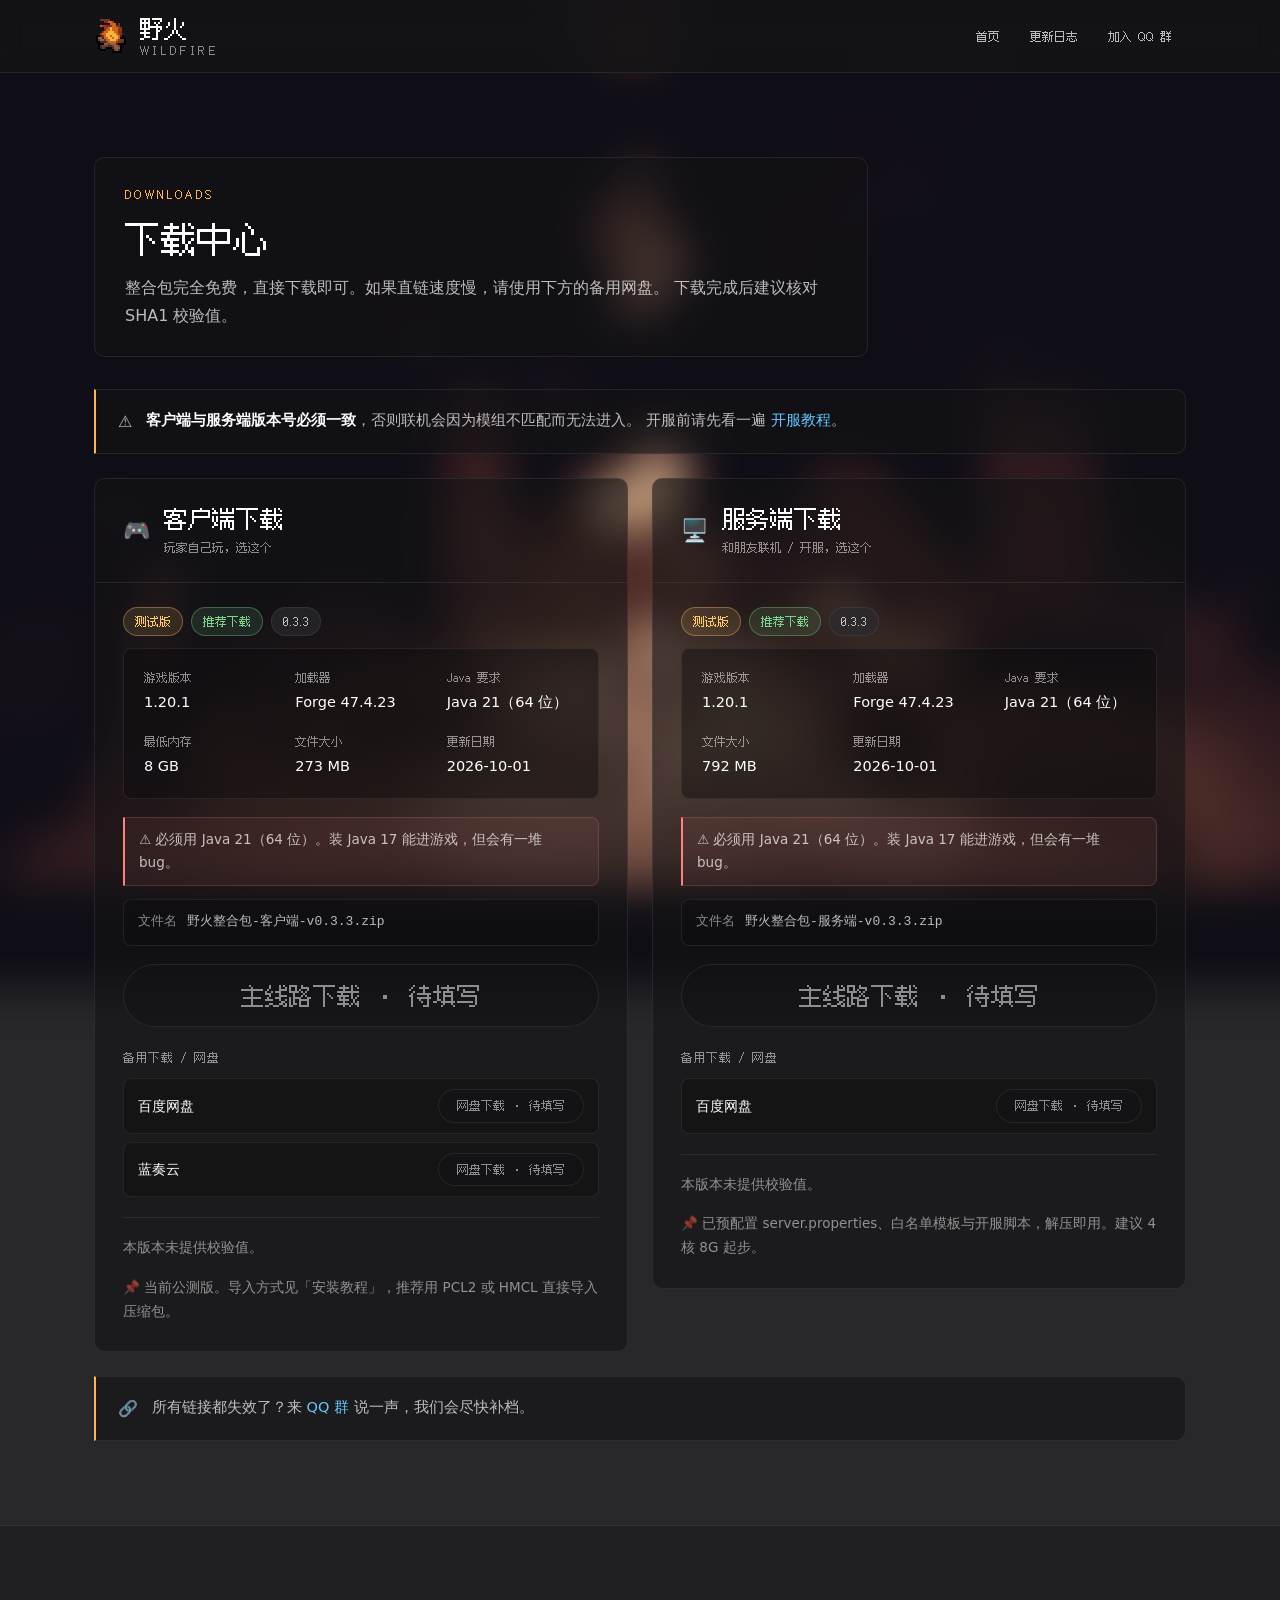
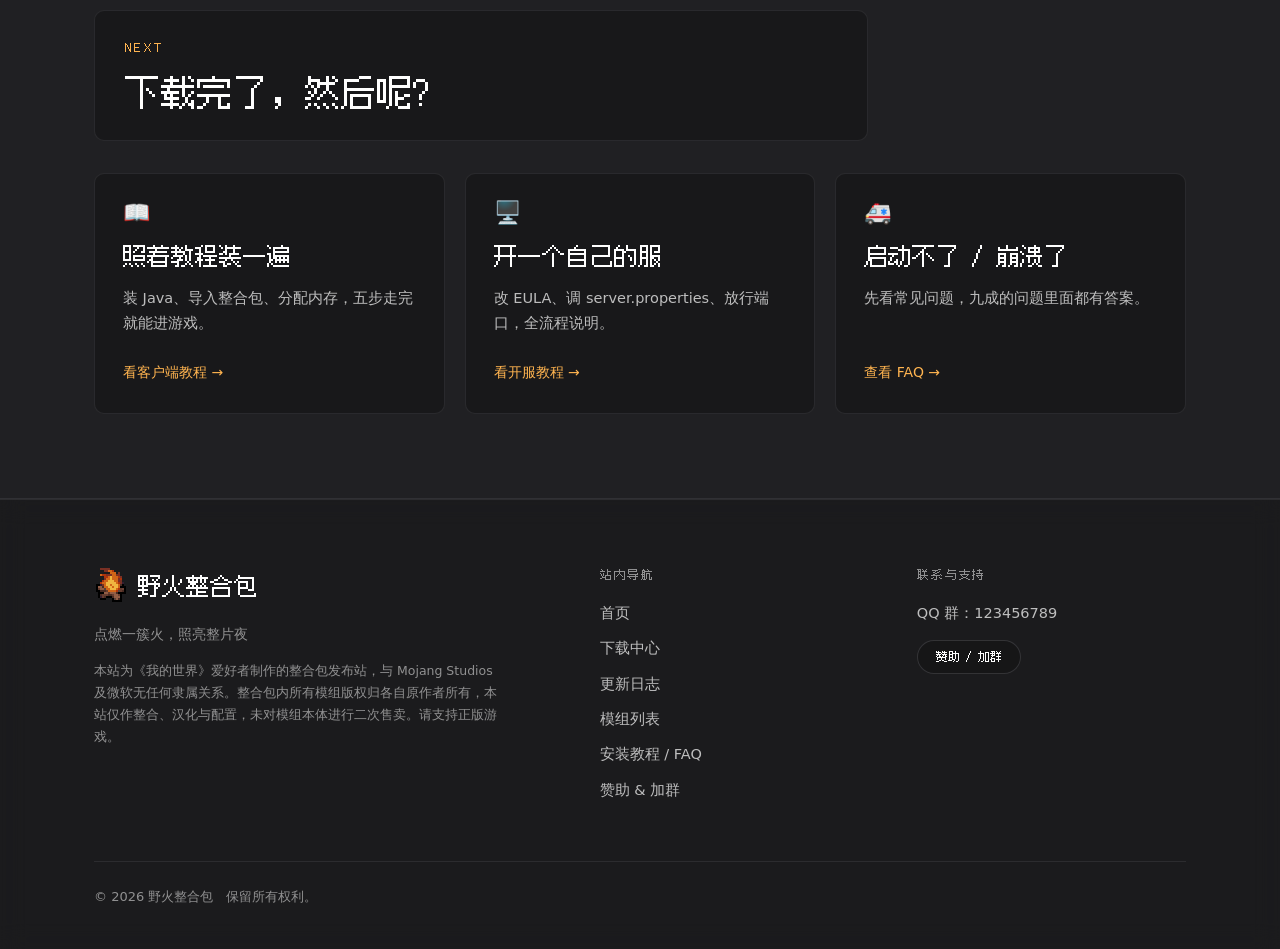
==== downloads.html @ 8e4db56f "野火整合包发布站：首版上站 纯静态站点（HTML + CSS + JS，无构建步骤、无依赖），放进 GitHub Pages 即可访问。 包含：首页、更新日志、下载中心、模组列表、安装教程 / FAQ" ====
<!DOCTYPE html>
<html lang="zh-CN">
<head>
<meta charset="UTF-8">
<meta name="viewport" content="width=device-width, initial-scale=1">
<title>下载 · 野火整合包</title>
<meta name="description" content="野火整合包客户端与服务端下载，含备用网盘与 SHA1 校验值。">
<meta name="theme-color" content="#12100f">
<link rel="icon" type="image/png" href="assets/img/icon.png">
<link rel="preload" as="font" type="font/woff2" crossorigin href="assets/font/fusion-pixel-12px-proportional-zh_hans.ttf.woff2">
<link rel="stylesheet" href="assets/css/style.css">
</head>
<body data-page="downloads" data-title="下载">

<a class="skip-link" href="#main">跳到主要内容</a>

<header id="site-header"></header>

<main id="main">

  <!-- 下载面板 -->
  <section class="section">
    <div class="wrap">
      <div class="head">
        <span class="head__kicker">DOWNLOADS</span>
        <h1 class="head__title">下载中心</h1>
        <p class="head__desc">
          整合包完全免费，直接下载即可。如果直链速度慢，请使用下方的备用网盘。
          下载完成后建议核对 SHA1 校验值。
        </p>
      </div>

      <div class="note mb-2">
        <span class="note__icon">⚠️</span>
        <div>
          <strong>客户端与服务端版本号必须一致</strong>，否则联机会因为模组不匹配而无法进入。
          开服前请先看一遍 <a href="faq.html#server">开服教程</a>。
        </div>
      </div>

      <div class="dl-grid">
        <div id="dl-client"></div>
        <div id="dl-server"></div>
      </div>

      <div class="note mt-2">
        <span class="note__icon">🔗</span>
        <div>
          所有链接都失效了？来 <a href="support.html">QQ 群</a> 说一声，我们会尽快补档。
        </div>
      </div>
    </div>
  </section>

  <!-- 下载后做什么 -->
  <section class="section section--alt">
    <div class="wrap">
      <div class="head">
        <span class="head__kicker">NEXT</span>
        <h2 class="head__title">下载完了，然后呢？</h2>
      </div>
      <div class="quick">
        <a class="card card--hover quick__item" href="faq.html#client">
          <span class="quick__icon" aria-hidden="true">📖</span>
          <span class="quick__title">照着教程装一遍</span>
          <span class="quick__desc">装 Java、导入整合包、分配内存，五步走完就能进游戏。</span>
          <span class="quick__go">看客户端教程 →</span>
        </a>
        <a class="card card--hover quick__item" href="faq.html#server">
          <span class="quick__icon" aria-hidden="true">🖥️</span>
          <span class="quick__title">开一个自己的服</span>
          <span class="quick__desc">改 EULA、调 server.properties、放行端口，全流程说明。</span>
          <span class="quick__go">看开服教程 →</span>
        </a>
        <a class="card card--hover quick__item" href="faq.html">
          <span class="quick__icon" aria-hidden="true">🚑</span>
          <span class="quick__title">启动不了 / 崩溃了</span>
          <span class="quick__desc">先看常见问题，九成的问题里面都有答案。</span>
          <span class="quick__go">查看 FAQ →</span>
        </a>
      </div>
    </div>
  </section>

</main>

<footer id="site-footer"></footer>

<noscript>
  <div class="wrap" style="padding:20px 0">
    <div class="note note--warn">
      <span class="note__icon">⚠️</span>
      <div><strong>需要开启 JavaScript</strong>：下载列表由脚本渲染，请允许本站运行 JavaScript。</div>
    </div>
  </div>
</noscript>

<script src="assets/js/config.js"></script>
<script src="assets/js/data.js"></script>
<script src="assets/js/render.js"></script>
</body>
</html>
---- assets/css/style.css ----
/* ==========================================================================
   野火整合包 · 站点样式表
   --------------------------------------------------------------------------
   设计语言参考 complementary.dev：
     · 扁平化，全程无 box-shadow、无发光、无渐变色块
     · 深灰底（rgb 40,40,42）+ 更深的内嵌块（rgb 30,30,31）做层次
     · 大字号标题、大留白、正文浅灰
     · 圆角 10px（卡片）/ 胶囊（按钮、标签）
     · 单一暖橙强调色，少量淡蓝链接色
   纯手写 CSS，不加载任何外部字体/CDN，可离线打开。
   --------------------------------------------------------------------------
   目录：
     01. 变量与基础
     02. 排版
     03. 通用组件（按钮 / 卡片 / 标签 / 提示 / 表单）
     04. 顶栏与页脚
     05. 首页 Hero
     06. 下载
     07. 更新日志
     08. 模组列表
     09. 教程与 FAQ
     10. 赞助与加群
     11. 工具类与响应式
   ========================================================================== */

/* ---------- 01. 变量与基础 ---------------------------------------------- */

:root {
  /* 层次：页面 → 内嵌块 → 分隔线
     面用的是"带透明度的颜色"，这样背景图能隐隐透出来。
     透明度是特意配过的：叠在 --bg 上算出来的结果和原来的纯色几乎一致，
     所以在 config.js 里把 background.image 留空时，观感不会变样。 */
  --bg:        rgb(40, 40, 42);        /* 页面兜底色 */
  --inset:     rgba(20, 20, 22, .58);  /* 卡片等内嵌面 */
  --sunken:    rgba(12, 12, 14, .45);  /* 卡片内部的凹槽：代码、输入框、内层表格 */
  --raised:    rgba(44, 44, 48, .68);  /* 悬浮 / 激活态 */
  --band:      rgba(18, 18, 20, .30);  /* 交替分节的底色 */
  --topbar:    rgba(20, 20, 22, .80);  /* 顶栏：要压得住滚过去的内容 */
  --footer:    rgba(20, 20, 22, .62);
  --line:      rgba(120, 120, 126, .30);  /* 主分隔线 */
  --line-soft: rgba(120, 120, 126, .18);  /* 弱分隔线 */

  /* 背景图：默认关闭，由 config.js 经 render.js 覆盖 */
  --bg-image:    none;
  --bg-blur:     30px;
  --bg-lift:     1;
  --bg-contrast: 1;
  --bg-dim:      0;

  /* 文字。次要文字原来是 .45，在带背景图时对比度只有 2.9:1，
     提到 .52 后改善到 3.3:1（纯色背景下也顺带从 4.18 升到 4.9）。 */
  --text:      rgb(254, 254, 254);
  --text-dim:  rgba(254, 254, 254, .72);
  --text-mute: rgba(254, 254, 254, .52);

  /* 强调色（野火橙，与参考站主题色同源） */
  --accent:      rgb(255, 180, 80);
  --accent-soft: rgba(255, 180, 80, .12);
  --accent-line: rgba(255, 180, 80, .38);
  --link:        rgb(100, 200, 255);

  /* 状态色：只用低饱和的文字色，不做大色块 */
  --ok:   rgb(126, 211, 140);
  --warn: rgb(255, 202, 108);
  --err:  rgb(255, 128, 128);
  --info: rgb(130, 180, 255);

  --radius:      10px;
  --radius-pill: 50px;
  --maxw:        1140px;

  /* 参考站用的 Rubik/Montserrat 在国内访问不稳定，正文改用系统无衬线栈近似。
     中文字体普遍没有 Light 字重，强行 font-weight:300 会被浏览器伪轻量化、
     反而发虚，所以正文用 400。 */
  --font: "Segoe UI", system-ui, -apple-system, "PingFang SC",
          "Hiragino Sans GB", "Microsoft YaHei", "Source Han Sans SC",
          "Noto Sans CJK SC", sans-serif;

  /* 自托管的像素字体（12px 比例模式，简体中文）。这里只登记字族名，
     真正"用不用、用在哪"由文件末尾 html[data-font] 那一段决定，
     开关在 config.js 的 font 里。字重只有 400 一档，千万不要加粗。 */
  --font-pixel: "Fusion Pixel", "Microsoft YaHei", "PingFang SC", sans-serif;

  --font-mono: "Cascadia Mono", "Consolas", "SFMono-Regular", "Courier New", monospace;
}

*, *::before, *::after { box-sizing: border-box; }

html {
  scroll-behavior: smooth;
  scroll-padding-top: 96px;
  -webkit-text-size-adjust: 100%;
  /* 底色必须放在 html 上：如果放在 body，body 的背景会画在下面两层
     伪元素之上，把背景图整个盖住。 */
  background-color: var(--bg);
}

/* ---------- 全站背景：模糊图 + 压暗层 ----------
   两层都固定不随页面滚动，且都不接收鼠标事件。
   放在 html 上而不是 body 上，是为了避开 body 的 overflow 裁剪。 */
html::before,
html::after {
  content: "";
  position: fixed;
  pointer-events: none;
}
html::before {
  /* 负 inset 把高斯模糊在四边产生的透明衰减推到视口之外，
     否则屏幕边缘会出现一圈发虚的亮边 */
  inset: calc(-4 * var(--bg-blur));
  z-index: -2;
  background-image: var(--bg-image);
  background-size: cover;
  background-position: center;
  background-repeat: no-repeat;
  /* 先模糊，再做色调提升。提亮不是可有可无的：
     这类夜景截图极暗（中位数只有 15/255），不处理的话背景层
     比页面底色还黑，等于白放一张图。
     但只提亮会把高光削平（原图 13% 的像素 >51 会直接死白），
     所以再跟一个 contrast<1 把高光压回来 —— 等效于一条 gamma 曲线：
     暗部大幅抬起、高光基本不动。 */
  filter: blur(var(--bg-blur))
          brightness(var(--bg-lift))
          contrast(var(--bg-contrast))
          saturate(1.05);
}
html::after {
  inset: 0;
  z-index: -1;
  /* --bg-dim 为 0 时（没配背景图）这层完全透明，不影响原样式 */
  background-color: rgba(18, 18, 20, var(--bg-dim));
}

body {
  margin: 0;
  min-height: 100vh;
  display: flex;
  flex-direction: column;
  font-family: var(--font);
  font-size: 16px;
  font-weight: 400;
  line-height: 1.75;
  color: var(--text);
  /* 这里不设 background —— 见上面 html 的说明。
     也不用 overflow:hidden，它会产生滚动容器并让 sticky 顶栏失效；
     clip 不会，且同样能兜住意外溢出 */
  overflow-x: clip;
}

img { max-width: 100%; display: block; border: 0; }

a { color: var(--link); text-decoration: none; transition: color .18s ease; }
a:hover { color: var(--text); text-decoration: underline; text-underline-offset: 3px; }

h1, h2, h3, h4 { margin: 0; font-weight: 400; line-height: 1.25; color: var(--text); }
p { margin: 0 0 1em; }
p:last-child { margin-bottom: 0; }

ul, ol { margin: 0 0 1em; padding-left: 1.4em; }
li { margin-bottom: .4em; }

code, kbd, pre { font-family: var(--font-mono); font-size: .9em; }

code {
  padding: .1em .45em;
  color: var(--accent);
  background: var(--sunken);
  border: 1px solid var(--line-soft);
  border-radius: 5px;
  /* 用 anywhere 而不是 break-all：短代码（如 online-mode=true）不会被拦腰截断，
     只有放不下的长路径才会换行 */
  overflow-wrap: anywhere;
}

kbd {
  padding: .1em .45em;
  color: var(--text);
  background: var(--raised);
  border: 1px solid var(--line);
  border-radius: 5px;
  font-size: .85em;
}

hr { border: 0; border-top: 1px solid var(--line-soft); margin: 2.5rem 0; }

:focus-visible { outline: 2px solid var(--accent); outline-offset: 3px; border-radius: 4px; }

.skip-link {
  position: absolute; left: -9999px; top: 0; z-index: 999;
  padding: .7em 1.2em;
  color: rgb(30, 30, 31);
  background: var(--accent);
  border-radius: 0 0 var(--radius) 0;
}
.skip-link:focus { left: 0; top: 0; }

::selection { background: var(--accent); color: rgb(30, 30, 31); }

* { scrollbar-color: var(--line) var(--inset); scrollbar-width: thin; }
::-webkit-scrollbar { width: 10px; height: 10px; }
::-webkit-scrollbar-track { background: var(--inset); }
::-webkit-scrollbar-thumb { background: var(--line); border-radius: var(--radius-pill); }
::-webkit-scrollbar-thumb:hover { background: var(--accent-line); }

/* ---------- 02. 排版 ---------------------------------------------------- */

.wrap {
  width: 100%;
  max-width: var(--maxw);
  margin: 0 auto;
  padding: 0 24px;
}

.section { padding: 84px 0; }
.section--tight { padding: 52px 0; }
.section--alt {
  background: var(--band);
  border-top: 1px solid var(--line-soft);
  border-bottom: 1px solid var(--line-soft);
}

/* 分节标题。背景图明显时，文字必须坐在深色面板上才读得清 —— 见 README 的说明。 */
.head {
  margin-bottom: 32px;
  max-width: 76ch;
  padding: 26px 30px;
  background: var(--inset);
  border: 1px solid var(--line-soft);
  border-radius: var(--radius);
}

.head__kicker {
  display: block;
  margin-bottom: 12px;
  font-size: 12px;
  font-weight: 400;
  letter-spacing: .2em;
  text-transform: uppercase;
  color: var(--accent);
}

.head__title {
  font-size: clamp(26px, 3.6vw, 38px);
  line-height: 1.2;
}

.head__desc {
  margin: 14px 0 0;
  font-size: 16px;
  color: var(--text-dim);
}

/* 兜底：任何直接暴露在页面背景上的文字块，自动加一层深色底。
   背景图最亮处亮度约 94，裸着的次要文字对比度只有 4.08:1（不达标），
   所以页面里不能存在"没有底"的文字。
   有了这条，以后往页面里直接写 <p> / <h3> 也不会漏掉；
   只包着按钮的段落（`p` 里只有一颗 `.btn`）不受影响，否则按钮会被多套一层底色。
   注：用到 :has() 的那条单独写，老浏览器忽略它也不影响上面那组。 */
.section > .wrap > h2,
.section > .wrap > h3,
.section > .wrap > h4,
.section > .wrap > ul,
.section > .wrap > ol {
  display: inline-block;
  padding: 12px 20px;
  background: var(--inset);
  border: 1px solid var(--line-soft);
  border-radius: var(--radius);
}
.section > .wrap > ul,
.section > .wrap > ol { display: block; padding: 20px 24px; }
.section > .wrap > p:not(:has(> .btn)):not(.mod-count) {
  padding: 16px 22px;
  background: var(--inset);
  border: 1px solid var(--line-soft);
  border-radius: var(--radius);
}

/* ---------- 03. 通用组件 ------------------------------------------------ */

/* 按钮：胶囊形，扁平 */
.btn {
  display: inline-flex;
  align-items: center;
  justify-content: center;
  gap: 8px;
  padding: 12px 26px;
  font-family: inherit;
  font-size: 15px;
  font-weight: 400;
  line-height: 1.3;
  text-align: center;
  white-space: nowrap;
  cursor: pointer;
  border: 1px solid transparent;
  border-radius: var(--radius-pill);
  transition: background-color .18s ease, border-color .18s ease, color .18s ease;
  text-decoration: none;
}

.btn:hover { text-decoration: none; }

.btn--primary {
  color: rgb(30, 30, 31);
  background: var(--accent);
}
.btn--primary:hover { background: rgb(255, 202, 128); color: rgb(30, 30, 31); }

.btn--ghost {
  color: var(--text);
  background: var(--inset);
  border-color: var(--line);
}
.btn--ghost:hover { border-color: var(--accent); color: var(--accent); }

.btn--sm { padding: 8px 18px; font-size: 13.5px; }
.btn--lg { padding: 15px 34px; font-size: 16px; }
.btn--block { width: 100%; }

.btn[aria-disabled="true"],
.btn[disabled] {
  cursor: not-allowed;
  color: var(--text-mute);
  background: var(--inset);
  border-color: var(--line-soft);
}

.btn-row { display: flex; flex-wrap: wrap; gap: 12px; }

/* 卡片：扁平，靠 1px 边框和更深底色分层 */
.card {
  padding: 28px;
  background: var(--inset);
  border: 1px solid var(--line-soft);
  border-radius: var(--radius);
}

.card--hover { transition: border-color .18s ease, background-color .18s ease; }
.card--hover:hover { border-color: var(--line); background: var(--raised); }

/* 标签：胶囊，低饱和 */
.tag {
  display: inline-flex;
  align-items: center;
  gap: 5px;
  padding: 3px 11px;
  font-size: 12px;
  line-height: 1.7;
  white-space: nowrap;
  color: var(--text-dim);
  background: var(--raised);
  border: 1px solid var(--line-soft);
  border-radius: var(--radius-pill);
}
.tag--fire  { color: var(--accent); background: var(--accent-soft); border-color: var(--accent-line); }
.tag--ok    { color: var(--ok);   background: rgba(126, 211, 140, .12); border-color: rgba(126, 211, 140, .35); }
.tag--warn  { color: var(--warn); background: rgba(255, 202, 108, .12); border-color: rgba(255, 202, 108, .35); }
.tag--info  { color: var(--info); background: rgba(130, 180, 255, .12); border-color: rgba(130, 180, 255, .35); }
.tag--err   { color: var(--err);  background: rgba(255, 128, 128, .12); border-color: rgba(255, 128, 128, .35); }

.tags { display: flex; flex-wrap: wrap; gap: 8px; }

/* 提示条：左侧一道细线，不用大色块 */
.note {
  display: flex;
  gap: 14px;
  padding: 18px 22px;
  font-size: 14.5px;
  color: var(--text-dim);
  background: var(--inset);
  border: 1px solid var(--line-soft);
  border-left: 2px solid var(--accent);
  border-radius: 0 var(--radius) var(--radius) 0;
}
.note strong { color: var(--text); font-weight: 600; }
.note--warn { border-left-color: var(--err); }
.note__icon { flex: none; font-size: 16px; line-height: 1.7; }

/* 键值对 */
.meta {
  display: grid;
  grid-template-columns: repeat(auto-fit, minmax(96px, 1fr));
  gap: 14px 20px;
  margin: 0;
}
.meta__k {
  margin-bottom: 2px;
  font-size: 12px;
  color: var(--text-mute);
}
.meta__v { font-size: 14.5px; color: var(--text); word-break: break-all; }

.empty {
  padding: 48px 24px;
  text-align: center;
  font-size: 14.5px;
  color: var(--text-mute);
  background: var(--inset);
  border: 1px dashed var(--line);
  border-radius: var(--radius);
}

.todo {
  display: inline-block;
  padding: 2px 9px;
  font-size: 12px;
  color: var(--warn);
  border: 1px dashed var(--accent-line);
  border-radius: var(--radius-pill);
}

/* 长文本/校验值 */
.urlbox { display: flex; gap: 8px; align-items: stretch; }
.urlbox input {
  flex: 1 1 auto;
  min-width: 0;
  padding: 9px 12px;
  font-family: var(--font-mono);
  font-size: 12.5px;
  color: var(--text-dim);
  background: var(--sunken);
  border: 1px solid var(--line-soft);
  border-radius: 8px;
}
.urlbox input:focus { color: var(--text); border-color: var(--line); outline: none; }

.copied { animation: pop .3s ease; }
@keyframes pop {
  0%   { transform: scale(1); }
  50%  { transform: scale(1.04); }
  100% { transform: scale(1); }
}

/* 轻提示 */
.toast {
  position: fixed;
  left: 50%;
  bottom: 32px;
  z-index: 200;
  transform: translate(-50%, 16px);
  padding: 12px 24px;
  font-size: 14.5px;
  color: var(--text);
  background: rgba(18, 18, 20, .95);
  backdrop-filter: blur(12px);
  -webkit-backdrop-filter: blur(12px);
  border: 1px solid var(--line);
  border-radius: var(--radius-pill);
  opacity: 0;
  pointer-events: none;
  transition: opacity .2s ease, transform .2s ease;
}
.toast.is-on { opacity: 1; transform: translate(-50%, 0); }

/* 表单控件 */
.select, .input {
  width: 100%;
  padding: 11px 14px;
  font-family: inherit;
  font-size: 15px;
  color: var(--text);
  background: var(--sunken);
  border: 1px solid var(--line-soft);
  border-radius: 8px;
  transition: border-color .18s ease;
}
.select { cursor: pointer; }
.select:focus, .input:focus { border-color: var(--line); outline: none; }
.input::placeholder { color: var(--text-mute); }

.field { margin-bottom: 20px; }
.field__label {
  display: block;
  margin-bottom: 8px;
  font-size: 12px;
  letter-spacing: .04em;
  color: var(--text-mute);
}

/* 表格 */
.table-wrap {
  overflow-x: auto;
  background: var(--inset);
  border: 1px solid var(--line-soft);
  border-radius: var(--radius);
}
table.tbl { width: 100%; border-collapse: collapse; font-size: 14.5px; min-width: 620px; }
table.tbl th, table.tbl td { padding: 13px 18px; text-align: left; border-bottom: 1px solid var(--line-soft); }
table.tbl th {
  font-size: 12px;
  font-weight: 400;
  letter-spacing: .06em;
  text-transform: uppercase;
  color: var(--text-mute);
  background: var(--sunken);
  white-space: nowrap;
}
table.tbl tbody tr:last-child td { border-bottom: 0; }
table.tbl tbody tr:hover { background: rgba(255, 255, 255, .025); }
table.tbl td.num { font-variant-numeric: tabular-nums; white-space: nowrap; }

/* ---------- 04. 顶栏与页脚 ---------------------------------------------- */

.topbar {
  position: sticky;
  top: 0;
  z-index: 100;
  background: var(--topbar);
  /* 半透明顶栏必须配毛玻璃，否则滚过去的文字会从底下透上来 */
  backdrop-filter: blur(12px);
  -webkit-backdrop-filter: blur(12px);
  border-bottom: 1px solid var(--line-soft);
}
.topbar__inner { display: flex; align-items: center; gap: 24px; height: 72px; }

.brand {
  display: flex;
  align-items: center;
  gap: 12px;
  flex: none;
  color: var(--text);
}
.brand:hover { text-decoration: none; color: var(--text); }
/* 图标必须是"原生像素网格的整数倍"才锐利：icon.png 是 68x68、原生 17x17，
   所以 34(=17x2) / 102(=17x6) / 136(=17x8) 都干净，34.5 或 30 这种就会糊。 */
.brand__logo { width: 34px; height: 34px; object-fit: contain; image-rendering: pixelated; }
.brand__text { display: flex; flex-direction: column; line-height: 1.2; }
.brand__name { font-size: 17px; }
.brand__en { font-size: 10px; letter-spacing: .28em; color: var(--text-mute); }

.nav { display: flex; gap: 2px; margin-left: auto; flex-wrap: wrap; }
.nav__link {
  padding: 9px 14px;
  font-size: 14.5px;
  color: var(--text-dim);
  border-radius: 8px;
  transition: color .18s ease, background-color .18s ease;
}
.nav__link:hover { color: var(--text); background: var(--inset); text-decoration: none; }
.nav__link[aria-current="page"] { color: var(--accent); background: var(--accent-soft); }

.navtoggle {
  display: none;
  margin-left: auto;
  width: 42px; height: 38px;
  padding: 0;
  background: transparent;
  border: 1px solid var(--line);
  border-radius: 8px;
  cursor: pointer;
}
.navtoggle span {
  display: block;
  width: 18px; height: 1.5px;
  margin: 4px auto;
  background: var(--text);
  transition: transform .2s ease, opacity .2s ease;
}
.navtoggle[aria-expanded="true"] span:nth-child(1) { transform: translateY(5.5px) rotate(45deg); }
.navtoggle[aria-expanded="true"] span:nth-child(2) { opacity: 0; }
.navtoggle[aria-expanded="true"] span:nth-child(3) { transform: translateY(-5.5px) rotate(-45deg); }

.site-footer {
  margin-top: auto;
  padding: 64px 0 32px;
  background: var(--footer);
  backdrop-filter: blur(12px);
  -webkit-backdrop-filter: blur(12px);
  border-top: 1px solid var(--line-soft);
}
.footer__grid { display: grid; grid-template-columns: 1.7fr 1fr 1fr; gap: 48px; }
.footer__brandline { display: flex; align-items: center; gap: 10px; margin-bottom: 16px; }
.footer__brandline img { width: 34px; height: 34px; image-rendering: pixelated; }
.footer__brandline strong { font-weight: 400; font-size: 17px; }
.footer__title {
  margin-bottom: 16px;
  font-size: 12px;
  letter-spacing: .16em;
  text-transform: uppercase;
  color: var(--text-mute);
}
.footer__list { list-style: none; margin: 0; padding: 0; }
.footer__list li { margin-bottom: 10px; font-size: 14.5px; }
.footer__list a { color: var(--text-dim); }
.footer__list a:hover { color: var(--accent); text-decoration: none; }
.footer__bottom {
  margin-top: 48px;
  padding-top: 24px;
  font-size: 13px;
  color: var(--text-mute);
  border-top: 1px solid var(--line-soft);
}
.footer__bottom p { margin: 0 0 8px; }

/* ---------- 05. 首页 Hero ----------------------------------------------- */

.hero { padding: 76px 0 68px; border-bottom: 1px solid var(--line-soft); }

/* 单列居中，视觉重心与参考站一致：标志 → 标题 → 说明 → 按钮。
   整块做成面板，这样背景图再亮也不会影响标题的可读性。 */
.hero__inner {
  display: grid;
  grid-template-columns: 1fr;
  justify-items: center;
  gap: 0;
  text-align: center;
  padding: 44px 40px 40px;
  background: var(--inset);
  border: 1px solid var(--line-soft);
  border-radius: var(--radius);
}
.hero__art { order: -1; margin-bottom: 28px; }
.hero__logo { width: 136px; height: 136px; image-rendering: pixelated; }

.hero__en {
  margin-bottom: 8px;
  font-size: 11px;
  letter-spacing: .44em;
  color: var(--text-mute);
}
.hero__kicker { display: block; margin-bottom: 14px; }

.hero__title {
  font-size: clamp(34px, 6vw, 60px);
  line-height: 1.12;
  letter-spacing: -.01em;
  margin-bottom: 20px;
}
.hero__title em { font-style: normal; color: var(--accent); }

.hero__lead {
  max-width: 62ch;
  margin: 0 0 32px;
  font-size: clamp(15px, 1.6vw, 17px);
  color: var(--text-dim);
}

.hero__actions { display: flex; flex-wrap: wrap; gap: 14px; justify-content: center; margin-bottom: 44px; }

/* 「下载整合包」要正好压在面板中线上。整排虽然是居中的，但左边「安装教程」4 个字、
   右边「赞助」2 个字，会把中间那颗往右顶 24px，所以给三颗同一个最小宽度把两边配平。
   宽的那颗（下载整合包）本来就更宽，最小值管不到它。 */
.hero__actions > .btn { min-width: 168px; }

.hero__facts {
  display: flex;
  flex-wrap: wrap;
  justify-content: center;
  gap: 14px 40px;
  list-style: none;
  margin: 0;
  padding: 26px 0 0;
  border-top: 1px solid var(--line-soft);
  width: 100%;
}
/* 标签 12px、数值 24px，用 center 让两者的"中心"落在同一条横线上。
   用 baseline 的话标签会贴着数值的基线往下沉，看着比数值低一截。 */
.hero__fact { display: flex; align-items: center; gap: 10px; font-size: 14px; color: var(--text-mute); }
.hero__fact b { font-weight: 400; font-size: 16px; color: var(--text); font-variant-numeric: tabular-nums; }

/* 快捷入口 */
.quick { display: grid; grid-template-columns: repeat(auto-fit, minmax(min(258px, 100%), 1fr)); gap: 20px; }
.quick__item { display: flex; flex-direction: column; gap: 10px; color: inherit; }
.quick__item:hover { text-decoration: none; color: inherit; }
.quick__icon { font-size: 22px; line-height: 1; }
.quick__title { font-size: 17px; }
.quick__desc { margin: 0; font-size: 14.5px; color: var(--text-dim); }
.quick__go { margin-top: auto; padding-top: 14px; font-size: 14px; color: var(--accent); }

/* ---------- 06. 下载 ---------------------------------------------------- */

.dl-grid {
  display: grid;
  grid-template-columns: repeat(auto-fit, minmax(min(340px, 100%), 1fr));
  gap: 24px;
  align-items: start;
}

.dl-panel { padding: 0; overflow: hidden; }

.dl-panel__head {
  display: flex;
  align-items: center;
  gap: 14px;
  padding: 24px 28px;
  border-bottom: 1px solid var(--line-soft);
}
.dl-panel__icon { font-size: 22px; line-height: 1; }
.dl-panel__title { font-size: 20px; }
.dl-panel__sub { margin: 4px 0 0; font-size: 13.5px; color: var(--text-mute); }

.dl-panel__body { padding: 24px 28px 28px; }

.dl-facts {
  display: grid;
  grid-template-columns: repeat(auto-fit, minmax(110px, 1fr));
  gap: 16px 20px;
  padding: 18px 20px;
  margin-bottom: 18px;
  background: var(--sunken);
  border: 1px solid var(--line-soft);
  border-radius: 8px;
}

.dl-file {
  display: flex;
  align-items: baseline;
  gap: 10px;
  padding: 11px 14px;
  margin-bottom: 18px;
  font-family: var(--font-mono);
  font-size: 13px;
  color: var(--text-dim);
  background: var(--sunken);
  border: 1px solid var(--line-soft);
  border-radius: 8px;
  word-break: break-all;
}
.dl-file__label { flex: none; color: var(--text-mute); }

.dl-actions { display: grid; gap: 10px; }

.dl-mirrors { margin-top: 20px; }
.dl-mirrors__title {
  margin-bottom: 10px;
  font-size: 12px;
  letter-spacing: .06em;
  text-transform: uppercase;
  color: var(--text-mute);
}
.dl-mirrors__list { display: grid; gap: 8px; }
.dl-mirror {
  display: flex;
  align-items: center;
  gap: 12px;
  padding: 10px 14px;
  font-size: 14px;
  background: var(--sunken);
  border: 1px solid var(--line-soft);
  border-radius: 8px;
}
.dl-mirror__name { flex: 1 1 auto; }
.dl-mirror__code { font-family: var(--font-mono); font-size: 12.5px; color: var(--accent); }
.dl-mirror .btn { flex: none; }

.dl-hash { margin-top: 20px; padding-top: 18px; border-top: 1px solid var(--line-soft); }
.dl-note { margin-top: 16px; font-size: 13.5px; color: var(--text-mute); }
.dl-note:first-child { margin-top: 0; }

/* 「必须用 Java 21」这类不照做会出事的提醒：在 .dl-note 上补一道左侧红线和淡红底，
   比普通备注显眼，但仍然是一条细线、不用大色块。 */
.dl-note--warn {
  padding: 10px 14px;
  color: var(--text-dim);
  background: rgba(255, 128, 128, .07);
  border: 1px solid rgba(255, 128, 128, .20);
  border-left: 2px solid var(--err);
  border-radius: 0 8px 8px 0;
}

/* ---------- 07. 更新日志 ------------------------------------------------ */

.log { display: grid; gap: 20px; }
.log__item { padding: 26px 28px; }
.log__head { display: flex; align-items: center; gap: 14px; flex-wrap: wrap; margin-bottom: 12px; }
.log__ver { font-size: 20px; color: var(--text); font-variant-numeric: tabular-nums; }
.log__date { font-size: 13.5px; color: var(--text-mute); font-variant-numeric: tabular-nums; }

.log__changes { list-style: none; margin: 0; padding: 0; display: grid; gap: 8px; }
.log__changes li { display: flex; gap: 12px; align-items: baseline; font-size: 14.5px; color: var(--text-dim); }
.log__changes li::before {
  flex: none;
  width: 44px;
  font-size: 12px;
  text-align: center;
  padding: 1px 0;
  border-radius: var(--radius-pill);
}
.log__changes li[data-type="add"]::before    { content: "新增"; color: var(--ok);   background: rgba(126, 211, 140, .12); }
.log__changes li[data-type="fix"]::before    { content: "修复"; color: var(--info); background: rgba(130, 180, 255, .12); }
.log__changes li[data-type="change"]::before { content: "调整"; color: var(--warn); background: rgba(255, 202, 108, .12); }
.log__changes li[data-type="remove"]::before { content: "移除"; color: var(--err);  background: rgba(255, 128, 128, .12); }

/* 这一版的 changes 还是空的（刚发版、内容没整理完）时的占位说明 */
.log__none {
  margin: 0;
  padding: 10px 14px;
  font-size: 14px;
  color: var(--text-mute);
  background: var(--inset);
  border-radius: var(--radius);
}

/* 首页只列前几条时，底下的「还有 N 条」提示（里面的链接走站点默认的 a 样式） */
.log__more {
  margin: 12px 0 0;
  font-size: 14px;
  color: var(--text-mute);
}

/* ---------- 08. 模组列表 ------------------------------------------------ */

.filterbar { display: flex; flex-wrap: wrap; gap: 12px; align-items: center; margin-bottom: 18px; }
.filterbar .input { flex: 1 1 260px; min-width: 0; }

.chips { display: flex; flex-wrap: wrap; gap: 8px; }
.chip {
  padding: 7px 16px;
  font-family: inherit;
  font-size: 13.5px;
  color: var(--text-dim);
  background: var(--inset);
  border: 1px solid var(--line-soft);
  border-radius: var(--radius-pill);
  cursor: pointer;
  transition: color .18s ease, background-color .18s ease, border-color .18s ease;
}
.chip:hover { color: var(--text); border-color: var(--line); }
.chip[aria-pressed="true"] {
  color: rgb(30, 30, 31);
  background: var(--accent);
  border-color: var(--accent);
}

.mod-grid { display: grid; grid-template-columns: repeat(auto-fill, minmax(min(272px, 100%), 1fr)); gap: 16px; }
.mod {
  display: flex;
  flex-direction: column;
  gap: 8px;
  padding: 20px 22px;
  background: var(--inset);
  border: 1px solid var(--line-soft);
  border-radius: var(--radius);
  transition: border-color .18s ease, background-color .18s ease;
}
.mod:hover { border-color: var(--line); background: var(--raised); }
.mod__top { display: flex; align-items: baseline; gap: 10px; flex-wrap: wrap; }
.mod__name { font-size: 15.5px; font-weight: 400; color: var(--text); }
.mod__orig { font-size: 12.5px; color: var(--text-mute); }
.mod__desc { flex: 1 1 auto; margin: 0; font-size: 13.5px; color: var(--text-dim); }
.mod__foot { display: flex; align-items: center; gap: 12px; flex-wrap: wrap; margin-top: 4px; }
.mod__by { font-size: 12.5px; color: var(--text-mute); }
.mod__link { font-size: 12.5px; }

.mod-count {
  display: inline-block;
  margin-bottom: 18px;
  padding: 7px 16px;
  font-size: 13.5px;
  color: var(--text-mute);
  background: var(--inset);
  border-radius: var(--radius-pill);
}

/* ---------- 09. 教程与 FAQ ---------------------------------------------- */

.steps { counter-reset: step; display: grid; gap: 16px; }
.step {
  position: relative;
  padding: 26px 28px 26px 76px;
  background: var(--inset);
  border: 1px solid var(--line-soft);
  border-radius: var(--radius);
}
.step::before {
  counter-increment: step;
  content: counter(step);
  position: absolute;
  left: 26px;
  top: 26px;
  width: 30px; height: 30px;
  display: grid;
  place-items: center;
  font-size: 13px;
  color: var(--accent);
  border: 1px solid var(--accent-line);
  border-radius: 50%;
}
.step__title { margin-bottom: 12px; font-size: 17px; }
.step__body { font-size: 14.5px; color: var(--text-dim); }

.accordion { display: grid; gap: 10px; }
.acc {
  background: var(--inset);
  border: 1px solid var(--line-soft);
  border-radius: var(--radius);
  overflow: hidden;
  transition: border-color .18s ease;
}
.acc[open] { border-color: var(--line); }
.acc__q {
  display: flex;
  align-items: center;
  gap: 14px;
  padding: 18px 24px;
  font-size: 15.5px;
  color: var(--text);
  cursor: pointer;
  list-style: none;
}
.acc__q::-webkit-details-marker { display: none; }
.acc__q::after {
  content: "+";
  margin-left: auto;
  flex: none;
  font-size: 19px;
  line-height: 1;
  color: var(--accent);
}
.acc[open] .acc__q::after { content: "–"; }
.acc__q:hover { background: rgba(255, 255, 255, .025); }
.acc__a {
  padding: 16px 24px 22px;
  font-size: 14.5px;
  color: var(--text-dim);
  border-top: 1px solid var(--line-soft);
}

/* ---------- 10. 赞助与加群 ---------------------------------------------- */

.support-grid {
  display: grid;
  grid-template-columns: repeat(auto-fit, minmax(min(320px, 100%), 1fr));
  gap: 24px;
  align-items: start;
}

.qr {
  display: grid;
  place-items: center;
  gap: 12px;
  text-align: center;
}
.qr img {
  width: 100%;
  max-width: 200px;
  border: 1px solid var(--line-soft);
  border-radius: var(--radius);
  background: #fff;
}
.qr__slot {
  width: 100%;
  max-width: 200px;
  aspect-ratio: 1;
  display: grid;
  place-items: center;
  align-content: center;
  gap: 8px;
  padding: 16px;
  font-size: 13px;
  color: var(--text-mute);
  background: var(--inset);
  border: 1px dashed var(--line);
  border-radius: var(--radius);
}
.qr__slot b { font-weight: 400; font-size: 13px; color: var(--text-dim); }
.qr__cap { font-size: 13px; color: var(--text-mute); }

.pay-methods { display: grid; grid-template-columns: repeat(auto-fit, minmax(min(230px, 100%), 1fr)); gap: 20px; }
.pay-methods .card { display: flex; flex-direction: column; }
.pay-methods h4 { margin-bottom: 16px; font-size: 16px; }

.qq-num {
  display: flex;
  align-items: center;
  gap: 16px;
  flex-wrap: wrap;
  padding: 22px 26px;
  margin-bottom: 20px;
  background: var(--inset);
  border: 1px solid var(--line-soft);
  border-radius: var(--radius);
}
.qq-num__label { font-size: 12px; letter-spacing: .06em; text-transform: uppercase; color: var(--text-mute); }
.qq-num__val {
  font-size: 30px;
  color: var(--accent);
  font-variant-numeric: tabular-nums;
  letter-spacing: .02em;
}
.qq-num .btn { margin-left: auto; }

/* 群二维码与群号左对齐，排在同一条阅读轴线上，避免单独居中显得空 */
.qq-qr { display: flex; }
.qq-qr .qr { width: 200px; }

.sponsors { display: flex; flex-wrap: wrap; gap: 10px; }
.sponsor {
  padding: 6px 16px;
  font-size: 13.5px;
  color: var(--text-dim);
  background: var(--inset);
  border: 1px solid var(--line-soft);
  border-radius: var(--radius-pill);
}
.sponsor--top { color: var(--accent); border-color: var(--accent-line); background: var(--accent-soft); }

/* ---------- 11. 工具类与响应式 ------------------------------------------ */

.muted { color: var(--text-mute); }
.dim { color: var(--text-dim); }
.mono { font-family: var(--font-mono); }
.mt-0 { margin-top: 0; }
.mt-1 { margin-top: 12px; }
.mt-2 { margin-top: 24px; }
.mt-3 { margin-top: 36px; }
.mb-0 { margin-bottom: 0; }
.mb-1 { margin-bottom: 12px; }
.mb-2 { margin-bottom: 24px; }
.center { text-align: center; }
.nowrap { white-space: nowrap; }
.hidden { display: none !important; }

/* 进场：只做很轻的位移，不喧宾夺主 */
.reveal { opacity: 0; transform: translateY(10px); transition: opacity .5s ease, transform .5s ease; }
.reveal.is-in { opacity: 1; transform: none; }

@media (max-width: 900px) {
  .hero { padding: 52px 0 48px; }
  .hero__inner { padding: 32px 24px 28px; }
  .footer__grid { grid-template-columns: 1fr 1fr; gap: 36px; }
}

@media (max-width: 760px) {
  html { scroll-padding-top: 84px; }
  .section { padding: 60px 0; }
  .head { margin-bottom: 32px; }

  .navtoggle { display: block; }
  .nav {
    position: absolute;
    left: 0; right: 0; top: 100%;
    display: none;
    flex-direction: column;
    gap: 2px;
    padding: 10px 16px 16px;
    background: var(--topbar);
    backdrop-filter: blur(12px);
    -webkit-backdrop-filter: blur(12px);
    border-bottom: 1px solid var(--line-soft);
  }
  .nav.is-open { display: flex; }
  .nav__link { padding: 13px 16px; font-size: 16px; border-radius: 8px; }

  .hero__logo { width: 102px; height: 102px; }
  .hero__facts { gap: 12px 28px; }
  .step { padding: 22px 24px; }
  .step::before { position: static; margin-bottom: 14px; }

  .footer__grid { grid-template-columns: 1fr; gap: 32px; }
  .urlbox { flex-direction: column; }
  .qq-num .btn { margin-left: 0; width: 100%; }
  table.tbl th, table.tbl td { padding: 11px 14px; }
}

@media (prefers-reduced-motion: reduce) {
  html { scroll-behavior: auto; }
  *, *::before, *::after {
    animation-duration: .001ms !important;
    animation-iteration-count: 1 !important;
    transition-duration: .001ms !important;
  }
  .reveal { opacity: 1; transform: none; }
}

@media print {
  .topbar, .site-footer, .hero__art, .toast { display: none !important; }
  /* 打印要白底黑字，背景图两层必须一起去掉 */
  html::before, html::after { display: none !important; }
  html, body { background: #fff !important; color: #000; }
  .card, .step, .acc, .mod, .note { border-color: #bbb; background: #fff; }
  /* 未滚动到的内容带着 .reveal（opacity:0），打印时必须复位 */
  .reveal { opacity: 1 !important; transform: none !important; }
  a[href^="http"]::after { content: " (" attr(href) ")"; font-size: 11px; color: #555; }
}

/* ==========================================================================
   14. 像素字体（开关在 config.js 的 font 里）
   --------------------------------------------------------------------------
   字体：缝合像素字体 Fusion Pixel Font · 12px 比例模式 · 简体中文
   文件：assets/font/fusion-pixel-12px-proportional-zh_hans.ttf.woff2（约 906 KB）
   授权：SIL OFL-1.1，全文见 assets/font/LICENSE-FusionPixel-OFL.txt
   自托管，不请求任何外部服务，国内访问也不会变慢。

   ★ 为什么字号必须是 12 的倍数 ★
   这是一款"按 12px 网格逐格点出来的"位图衍生轮廓字体：设计稿上每个笔画
   都占整数个 12px 网格方格。只有当 font-size 取 12 的整数倍
   （12 / 24 / 36 / 48 / 60）时，一个网格方格才正好等于整数个设备像素，
   笔画边缘才是硬的。写成 14px / 15px / 17px 这种，字体网格和屏幕像素网格
   错位，浏览器只能用抗锯齿去凑 —— Windows 上还会叠加 ClearType 次像素
   抗锯齿、带出红蓝彩边，看上去就是"糊"。
   实测（统计笔画里"半灰过渡像素"占比，越低越锐利，数值越小越好）：
       12px → 35.7%      24px → 20.3%      36px → 13.7%
       15px → 58.0%   ← 非整数倍，明显更糊
   所以下面除了换字族，还要把每个用到的字号都归到 12 的倍数上。

   另一个坑：这套字体只有 400 一个字重。写 font-weight:700 时浏览器会做
   "伪粗体"（把笔画整体向两侧抹开），像素字被这么一弄就彻底废了。
   所以下面全部锁死 400，并显式关掉 font-synthesis。
   需要拉层级就靠字号和颜色，不要靠粗细。
   ========================================================================== */

@font-face {
  font-family: "Fusion Pixel";
  /* 路径是相对"本样式表"（assets/css/）的，所以是 ../font/ 而不是 assets/font/。
     注意这和背景图那个坑不是一回事：@font-face 里的 url() 按样式表位置解析
     是规范行为，而自定义属性里的 url() 会被搬到别处再解析、所以才要转绝对地址。 */
  src: url("../font/fusion-pixel-12px-proportional-zh_hans.ttf.woff2") format("woff2");
  font-weight: 400;
  font-style: normal;
  /* 文件 900 多 KB：宁可先显示系统字、再换成像素字，也不要把正文空白好几秒 */
  font-display: swap;
}

/* ---------- 14.1 哪些元素用像素字 ----------------------------------------
   划分原则：标题、按钮、导航、标签、表头这类"界面字"换像素字；
   成段的正文（段落、列表、说明文字、正文链接）保持系统字体。
   这样标题有味道，正文又能保住原来的字号和阅读节奏 ——
   12px 是这套字体唯一"原生"的正文尺寸，全站正文都压到 12px 会明显偏小。
   想要更彻底复古的整体效果，把 config 里的 scope 改成 "all"。 */
html[data-font] h1,
html[data-font] h2,
html[data-font] h3,
html[data-font] h4,
html[data-font] .hero__title,
html[data-font] .hero__en,
html[data-font] .hero__fact,
html[data-font] .hero__fact b,
html[data-font] .head__kicker,
html[data-font] .head__title,
html[data-font] .brand__name,
html[data-font] .brand__en,
html[data-font] .nav__link,
html[data-font] .btn,
html[data-font] .chip,
html[data-font] .tag,
html[data-font] .todo,
html[data-font] .field__label,
html[data-font] .meta__k,
html[data-font] .dl-mirrors__title,
html[data-font] .quick__title,
html[data-font] .dl-panel__title,
html[data-font] .dl-panel__sub,
html[data-font] .log__ver,
html[data-font] .log__date,
html[data-font] .mod__name,
html[data-font] .step__title,
html[data-font] .acc__q,
html[data-font] .qq-num__val,
html[data-font] .qq-num__label,
html[data-font] .footer__title,
html[data-font] .footer__brandline strong,
html[data-font] table.tbl th {
  font-family: var(--font-pixel);
  font-weight: 400;
  /* 只有一档字重：禁止浏览器合成粗体/斜体，否则像素笔画会被抹开 */
  font-synthesis: none;
  /* macOS 上退回灰度抗锯齿，比次像素抗锯齿更适合像素字；其它平台忽略这两行 */
  -webkit-font-smoothing: antialiased;
  -moz-osx-font-smoothing: grayscale;
}

/* ---------- 14.2 字号对齐到 12 的倍数 -----------------------------------
   原来几个大标题用的是 clamp()/vw 连续变化，中间必然经过大量非 12 倍数的值，
   这里改成"媒体查询硬跳档"，让字号只落在 36 / 48 / 60 这几个干净值上。 */

/* 首屏大标题：36 → 48 → 60 */
html[data-font] .hero__title { font-size: 36px; }
@media (min-width: 560px) { html[data-font] .hero__title { font-size: 48px; } }
@media (min-width: 900px) { html[data-font] .hero__title { font-size: 60px; } }

/* 页面主标题：24 → 36 */
html[data-font] .head__title { font-size: 24px; }
@media (min-width: 900px) { html[data-font] .head__title { font-size: 36px; } }

/* 小号界面字：原来是 10 / 11 / 12 / 12.5 / 13 / 13.5 / 14.5 六种，统一收进 12 */
html[data-font] .brand__en,
html[data-font] .nav__link,
html[data-font] .chip,
html[data-font] .tag,
html[data-font] .todo,
html[data-font] .head__kicker,
html[data-font] .hero__en,
html[data-font] .field__label,
html[data-font] .meta__k,
html[data-font] .dl-mirrors__title,
html[data-font] .dl-panel__sub,
html[data-font] .log__date,
html[data-font] .qq-num__label,
html[data-font] .footer__title,
html[data-font] table.tbl th { font-size: 12px; }

/* 按钮：主按钮（.btn / .btn--lg）跟着 60px 的大标题走，用 24px。
   首屏那三个按钮里只有第一个带 --lg，如果这里只给 --lg 放大会出现
   "一个按钮字大、旁边两个字小"的错位，所以 .btn 一起放大。 */
html[data-font] .btn,
html[data-font] .btn--lg { font-size: 24px; }

/* 小按钮用在下载镜像、表格、模组卡这类密集列表里，必须留在 12px。
   必须写在 .btn 之后 —— 两条规则特异性相同，靠顺序决定胜负。 */
html[data-font] .btn--sm { font-size: 12px; }

/* 中号标题字：原来 15.5 / 17 / 20 三档并到 24 */
html[data-font] .brand__name,
html[data-font] .quick__title,
html[data-font] .dl-panel__title,
html[data-font] .log__ver,
html[data-font] .mod__name,
html[data-font] .step__title,
html[data-font] .acc__q,
html[data-font] .footer__brandline strong { font-size: 24px; }

/* 群号是这一页最想让人记住的信息，单独放大 */
html[data-font] .qq-num__val { font-size: 36px; }

/* 首屏底部那行"游戏版本 / 加载器 / 当前版本"：标签留 12px、数值放到 24px，
   和更新日志里 log__ver(24) + log__date(12) 是同一套大小层次。
   注意这两条必须留在 14.3 之前 —— scope 为 "all" 时，14.3 里那对
   同特异性规则写在后面，会把标签和数值一起压回 12px。 */
html[data-font] .hero__fact { font-size: 12px; }
html[data-font] .hero__fact b { font-size: 24px; }

/* ---------- 14.3 scope: "all" —— 全站像素字 ------------------------------
   把 --font 整个指向像素字体，于是从 body 开始的每一处文字都会跟着换；
   剩下的工作同样是把所有字号收进 12 / 24 / 36 这几个档位。
   正文落到 12px 是这套字体唯一"原生"的尺寸，所以反而最锐利；
   代价是正文比系统字体的 16px 小一圈，页面整体更像老游戏界面。
   界面字用到的那几档（按钮 12、标题 24、大标题 36/48/60）由 14.2 负责，
   这里只需要补正文。 */
html[data-font="all"] { --font: var(--font-pixel); }
html[data-font="all"] body { font-size: 12px; line-height: 1.9; }

/* 正文、说明、列表：全部 12px */
html[data-font="all"] p,
html[data-font="all"] li,
html[data-font="all"] dd,
html[data-font="all"] .head__desc,
html[data-font="all"] .hero__lead,
html[data-font="all"] .hero__fact,
html[data-font="all"] .hero__fact b,
html[data-font="all"] .note,
html[data-font="all"] .note__icon,
html[data-font="all"] .meta__v,
html[data-font="all"] .empty,
html[data-font="all"] .toast,
html[data-font="all"] .select,
html[data-font="all"] .input,
html[data-font="all"] .quick__desc,
html[data-font="all"] .quick__go,
html[data-font="all"] .dl-file,
html[data-font="all"] .dl-mirror,
html[data-font="all"] .dl-mirror__code,
html[data-font="all"] .dl-note,
html[data-font="all"] .urlbox input,
html[data-font="all"] .log__changes li,
html[data-font="all"] .mod__orig,
html[data-font="all"] .mod__desc,
html[data-font="all"] .mod__by,
html[data-font="all"] .mod__link,
html[data-font="all"] .mod-count,
html[data-font="all"] .step__body,
html[data-font="all"] .acc__a,
html[data-font="all"] .qr__slot,
html[data-font="all"] .qr__slot b,
html[data-font="all"] .qr__cap,
html[data-font="all"] .sponsor,
html[data-font="all"] .footer__list li,
html[data-font="all"] .footer__bottom,
html[data-font="all"] table.tbl { font-size: 12px; }

/* 代码/版本串默认 .9em，收进 12px 免得算出 10.8 这种非整数倍 */
html[data-font="all"] code,
html[data-font="all"] kbd,
html[data-font="all"] pre { font-size: 12px; }

/* 纯图标或纯装饰，跟着放大到 24 以免和 12px 的正文脱节。
   .step::before 是那个圆形序号，本身只有 30px 大，保持 12px 即可。 */
html[data-font="all"] .quick__icon,
html[data-font="all"] .dl-panel__icon,
html[data-font="all"] .acc__q::after { font-size: 24px; }
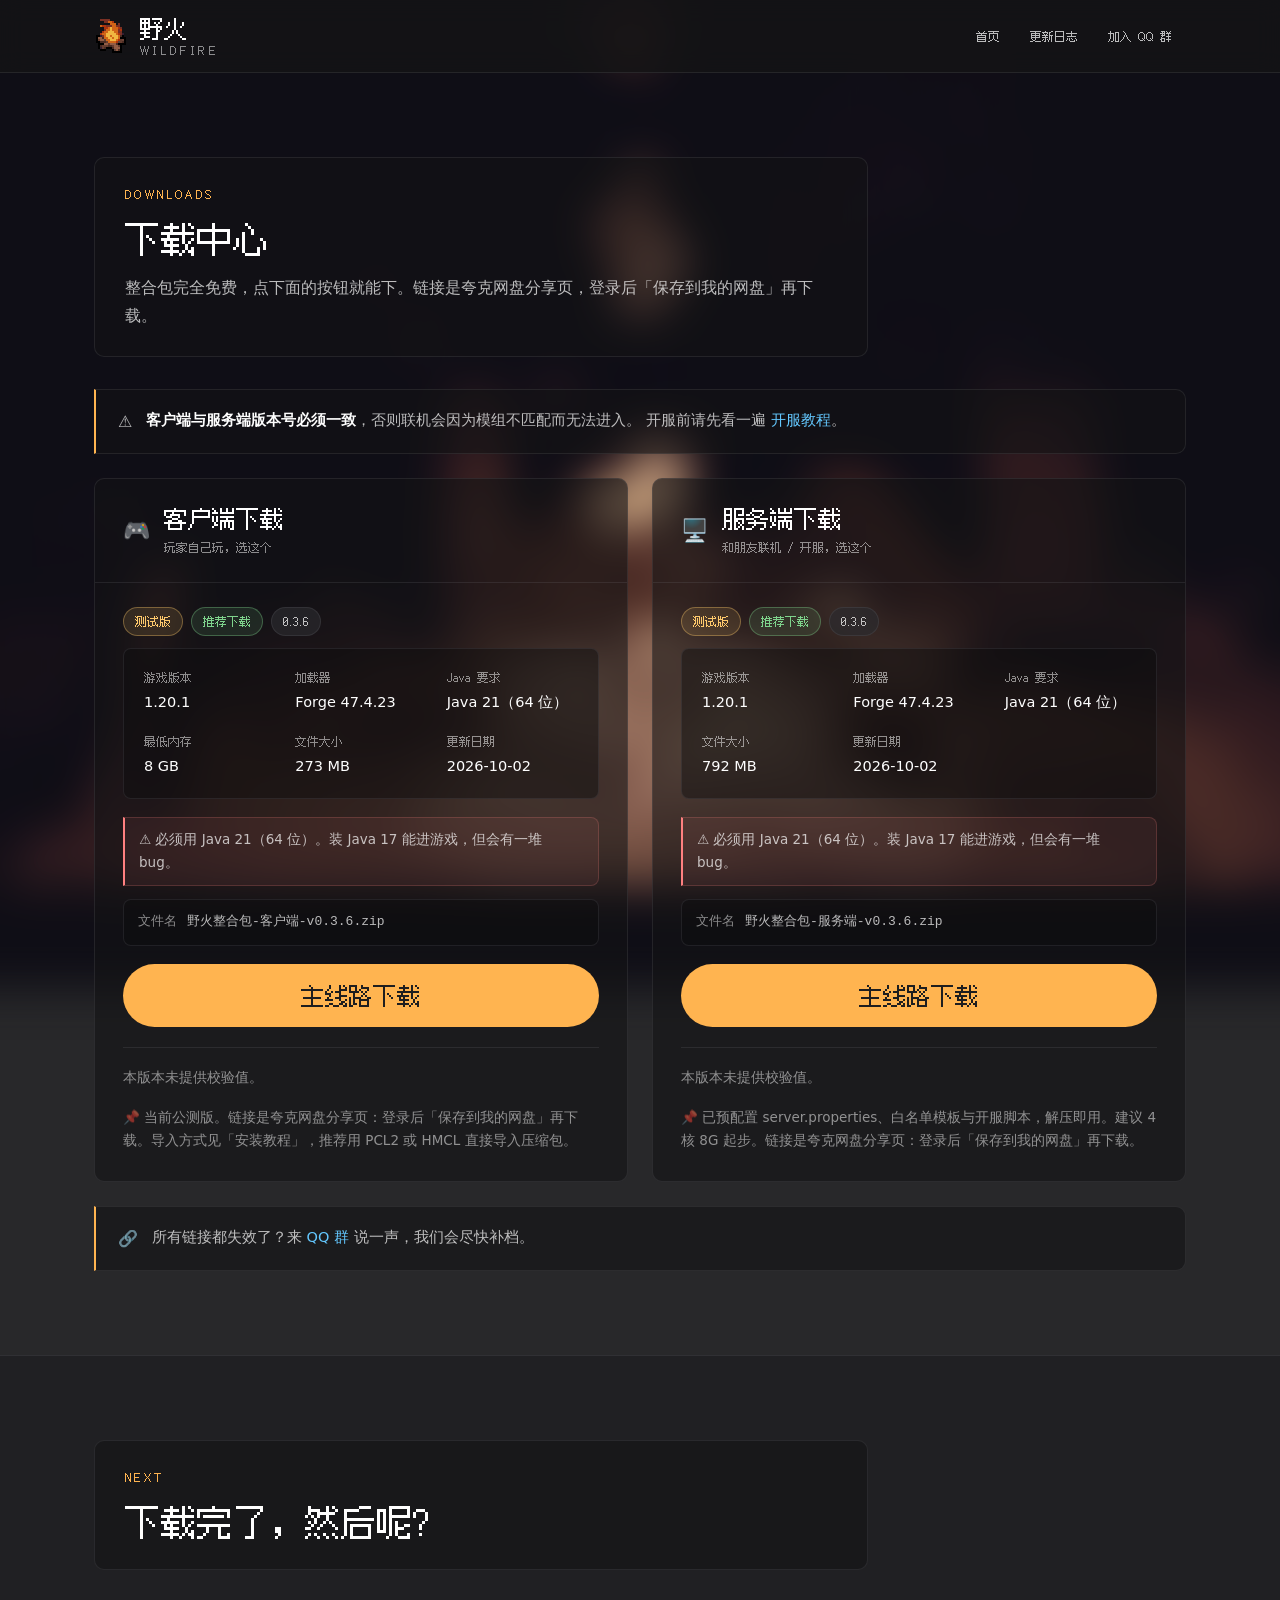
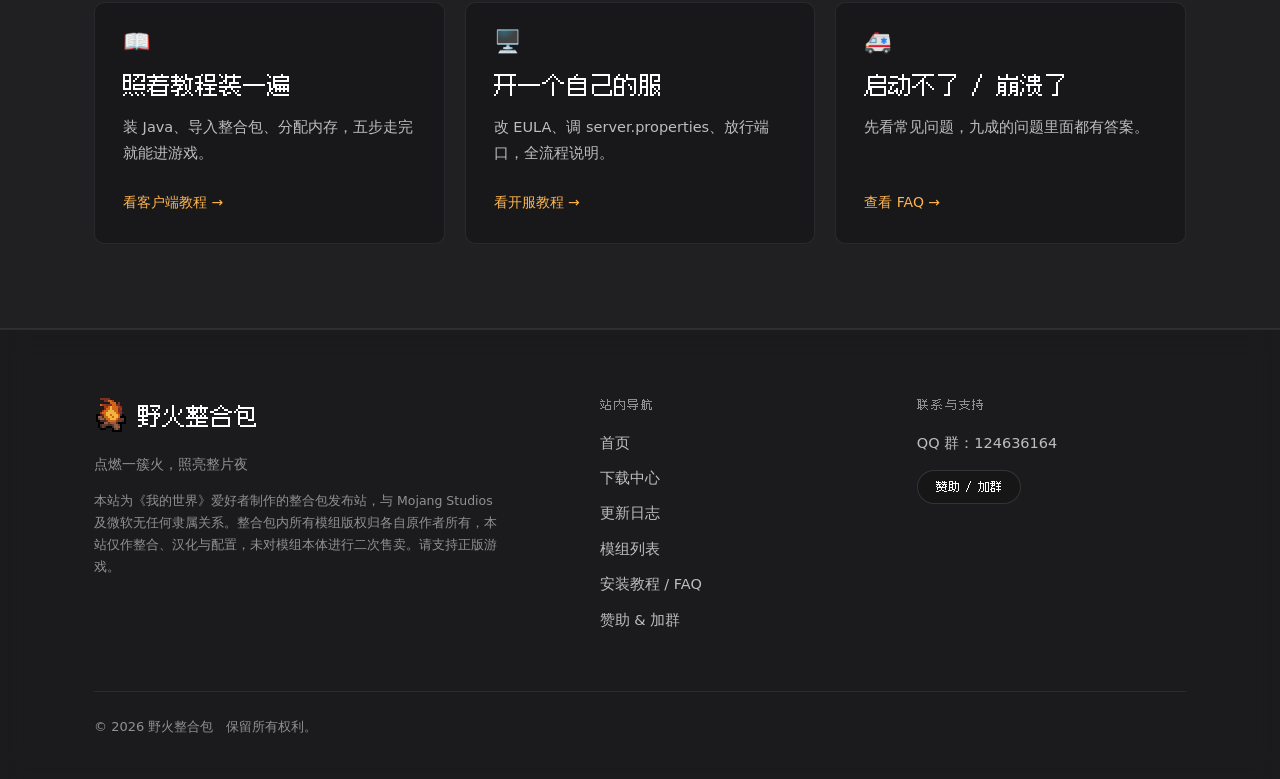
==== commit 594ba460: "补上真实下载链接与联系方式，版本升到 0.3.6 公测 - 客户端 / 服务端指向夸克网盘分享页；删掉「百度网盘 / 蓝奏云」这种只有名字没有链接的占位行   （mirrors 里 name 或 ur" ====
--- a/downloads.html
+++ b/downloads.html
@@ -4,7 +4,7 @@
 <meta charset="UTF-8">
 <meta name="viewport" content="width=device-width, initial-scale=1">
 <title>下载 · 野火整合包</title>
-<meta name="description" content="野火整合包客户端与服务端下载，含备用网盘与 SHA1 校验值。">
+<meta name="description" content="野火整合包客户端与服务端下载，夸克网盘分享页，永久免费。">
 <meta name="theme-color" content="#12100f">
 <link rel="icon" type="image/png" href="assets/img/icon.png">
 <link rel="preload" as="font" type="font/woff2" crossorigin href="assets/font/fusion-pixel-12px-proportional-zh_hans.ttf.woff2">
@@ -25,8 +25,7 @@
         <span class="head__kicker">DOWNLOADS</span>
         <h1 class="head__title">下载中心</h1>
         <p class="head__desc">
-          整合包完全免费，直接下载即可。如果直链速度慢，请使用下方的备用网盘。
-          下载完成后建议核对 SHA1 校验值。
+          整合包完全免费，点下面的按钮就能下。链接是夸克网盘分享页，登录后「保存到我的网盘」再下载。
         </p>
       </div>
 
--- a/assets/css/style.css
+++ b/assets/css/style.css
@@ -956,7 +956,15 @@
 .qr__slot b { font-weight: 400; font-size: 13px; color: var(--text-dim); }
 .qr__cap { font-size: 13px; color: var(--text-mute); }
 
-.pay-methods { display: grid; grid-template-columns: repeat(auto-fit, minmax(min(230px, 100%), 1fr)); gap: 20px; }
+/* 收款方式卡片：列宽封顶在 340px 并整体居中。
+   只有一种收款方式（现在就是这种情况）时，卡片不会横向拉满一整行，
+   二维码不会被孤零零地摆在一条 1200px 宽的空行中间；多于一种时也不会更宽。 */
+.pay-methods {
+  display: grid;
+  grid-template-columns: repeat(auto-fit, minmax(min(230px, 100%), 340px));
+  justify-content: center;
+  gap: 20px;
+}
 .pay-methods .card { display: flex; flex-direction: column; }
 .pay-methods h4 { margin-bottom: 16px; font-size: 16px; }
 
@@ -983,6 +991,19 @@
 /* 群二维码与群号左对齐，排在同一条阅读轴线上，避免单独居中显得空 */
 .qq-qr { display: flex; }
 .qq-qr .qr { width: 200px; }
+
+/* 桌面端把群号卡和二维码并排放：群号卡占满左边，二维码固定 200px 贴在右边，
+   否则 1200px 宽的行里二维码右边会空出将近 1000px，看着像没排完。
+   窄屏（<820px）仍然上下堆叠，顺序就是群号 → 二维码 → 小提示。 */
+#qq-block { display: grid; gap: 20px; }
+#qq-block > .qq-num { margin-bottom: 0; }
+#qq-block > .empty { grid-column: 1 / -1; }
+@media (min-width: 820px) {
+  #qq-block { grid-template-columns: minmax(0, 1fr) auto; align-items: center; }
+  #qq-block > .qq-num { grid-column: 1; }
+  #qq-block > .qq-qr { grid-column: 2; grid-row: 1; }
+  #qq-block > .dl-note { grid-column: 1 / -1; }
+}
 
 .sponsors { display: flex; flex-wrap: wrap; gap: 10px; }
 .sponsor {
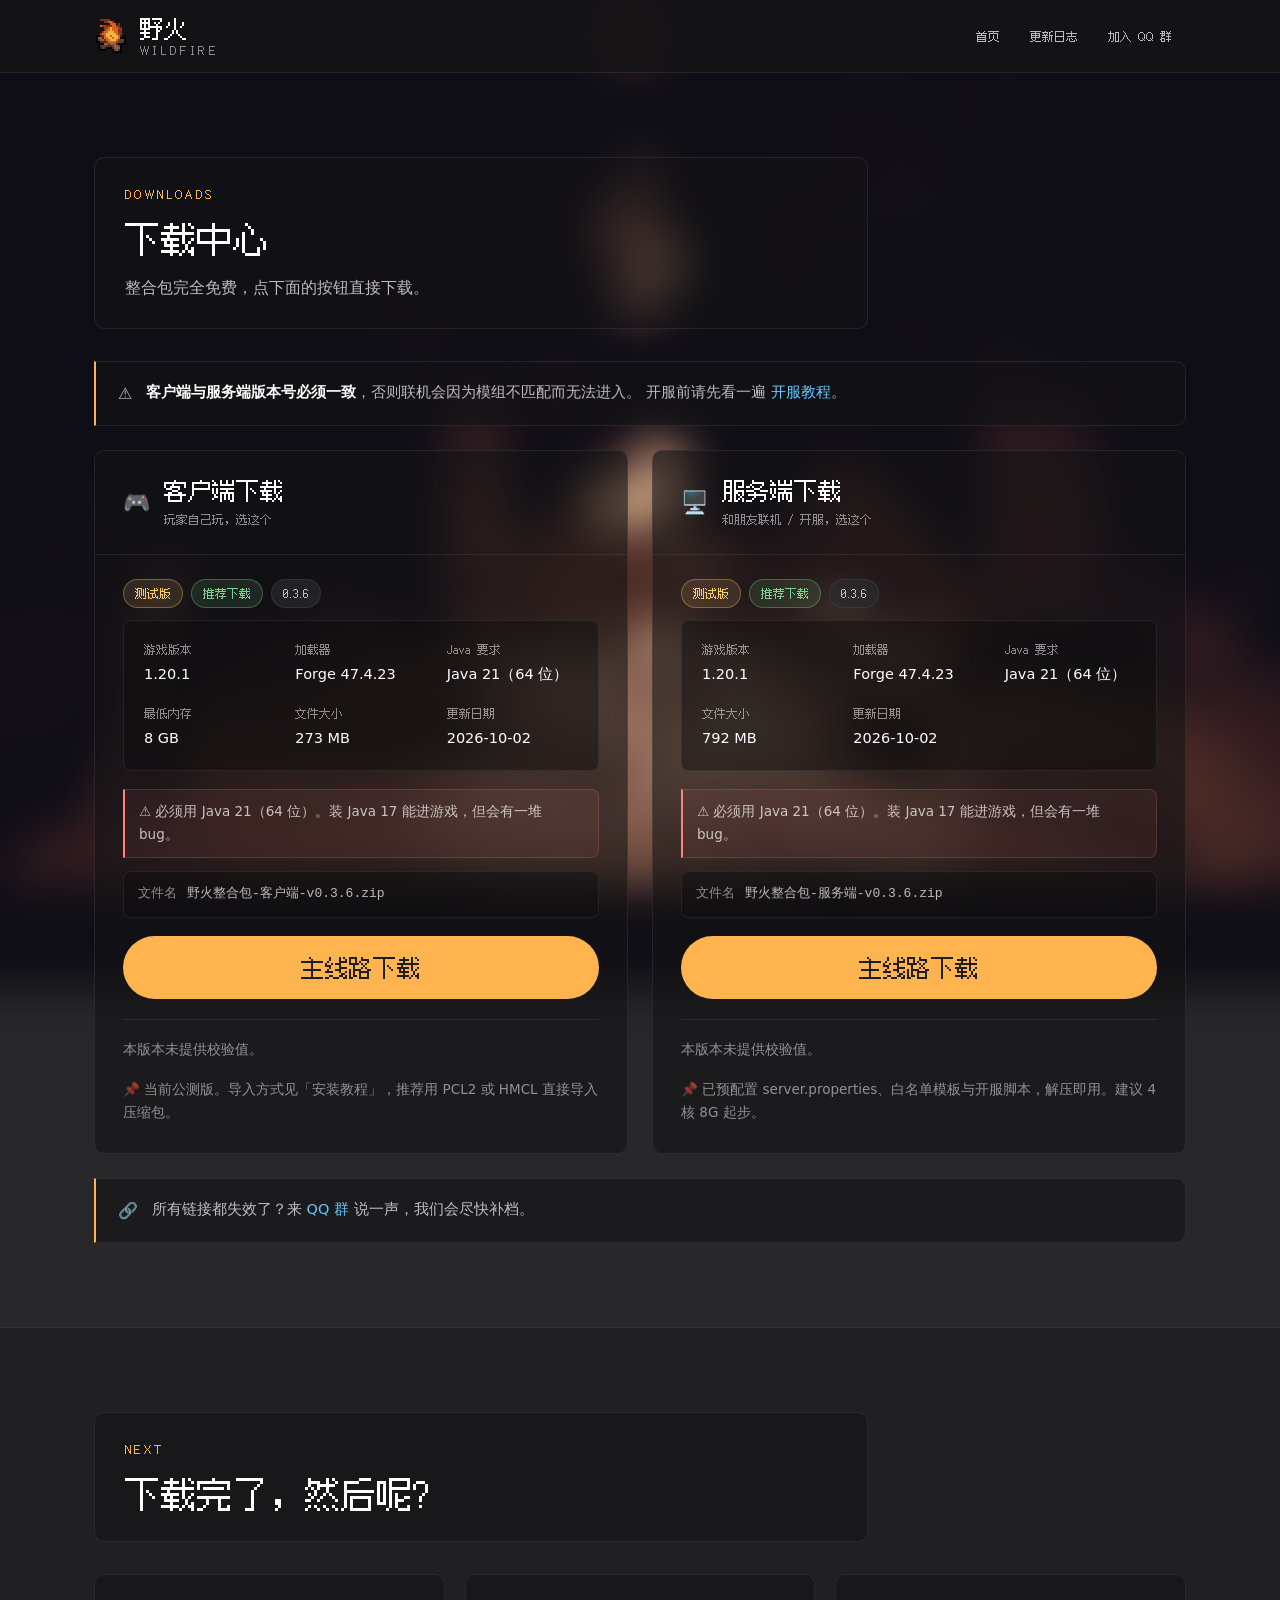
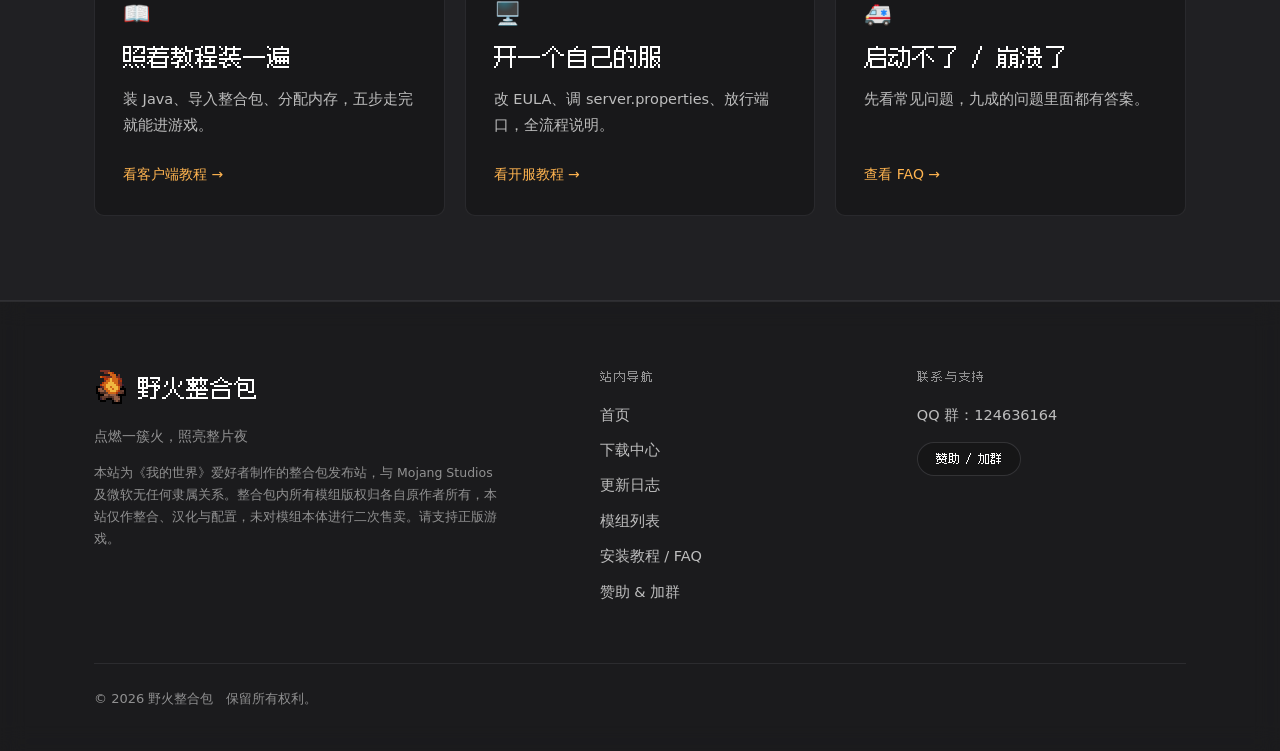
==== commit 75e3605d: "下载页只留链接，去掉网盘说明文字 - 页面开头改为「整合包完全免费，点下面的按钮直接下载。」 - 两个下载面板的 notes 不再写「夸克网盘分享页 / 登录后保存到我的网盘」 - FAQ「为什么下载" ====
--- a/downloads.html
+++ b/downloads.html
@@ -4,7 +4,7 @@
 <meta charset="UTF-8">
 <meta name="viewport" content="width=device-width, initial-scale=1">
 <title>下载 · 野火整合包</title>
-<meta name="description" content="野火整合包客户端与服务端下载，夸克网盘分享页，永久免费。">
+<meta name="description" content="野火整合包客户端与服务端下载，永久免费。">
 <meta name="theme-color" content="#12100f">
 <link rel="icon" type="image/png" href="assets/img/icon.png">
 <link rel="preload" as="font" type="font/woff2" crossorigin href="assets/font/fusion-pixel-12px-proportional-zh_hans.ttf.woff2">
@@ -25,7 +25,7 @@
         <span class="head__kicker">DOWNLOADS</span>
         <h1 class="head__title">下载中心</h1>
         <p class="head__desc">
-          整合包完全免费，点下面的按钮就能下。链接是夸克网盘分享页，登录后「保存到我的网盘」再下载。
+          整合包完全免费，点下面的按钮直接下载。
         </p>
       </div>
 
